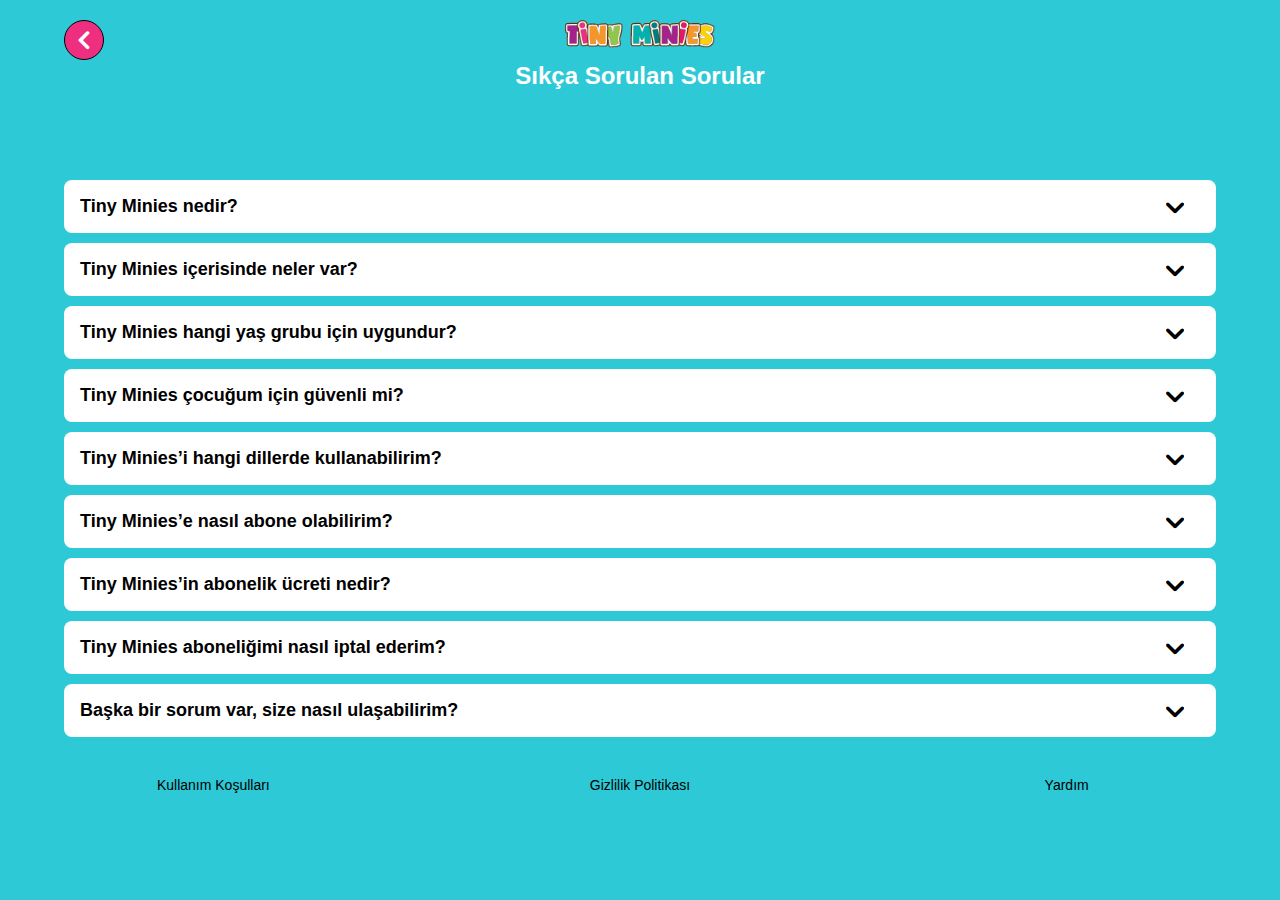
==== faq.html @ e52f992f "Created privacy-policy and term-of-use pages" ====
<!DOCTYPE html>
<html lang="en">
  <head>
    <meta charset="UTF-8" />
    <meta name="viewport" content="width=device-width, initial-scale=1.0" />
    <title>Document</title>
    <link rel="stylesheet" href="css/faq.css" />
    <link rel="stylesheet" href="css/accordion.css" />
  </head>
  <body class="faq">
    <form action="index.html">
      <button type="submit" class="back-button"></button>
    </form>
    <header class="faq">
      <img src="images/logo.png" class="logo" />
      <div class="page-title">Sıkça Sorulan Sorular</div>
    </header>
    <div class="faq-tabs">
      <div class="faq-tab">
        <input type="checkbox" id="faq-1" class="faq-input" />
        <label class="faq-tab-label" for="faq-1">Tiny Minies nedir? </label>
        <div class="faq-tab-content">
          <p>
            Tiny Minies, 2-6 yaş arası çocuklarımızın öğrenme ve zihinsel
            gelişimlerini oyun ve aktivitelerle eğlenceli bir şekilde
            destekleyen bir okul öncesi eğitim uygulamasıdır. Uygulama
            içerisindeki tüm içerikler, öğretmenler ve çocuk gelişimi uzmanları
            tarafından hazırlanmıştır.
          </p>
        </div>
      </div>
      <div class="faq-tab">
        <input type="checkbox" id="faq-2" class="faq-input" />
        <label class="faq-tab-label" for="faq-2"
          >Tiny Minies içerisinde neler var?
        </label>
        <div class="faq-tab-content">
          <p>Uygulama içerisinde;</p>
          <ul>
            <li>Binlerce reklamsız ve güvenli içerik</li>
            <li>
              Dikkat gelişimi, hafıza, problem çözme becerileri, yaratıcılık ve
              öğrenme becerilerini geliştiren oyunlar
            </li>
            <li>Mindfulness ve rehberli meditasyon egzersizleri</li>
            <li>
              Çocuklara temel değerleri öğreten sesli ya da okunabilir özgün
              hikaye kitapları
            </li>
            <li>Dünyaca ünlü masallar</li>
            <li>Sakinleştirici uyku müzikleri bulunmaktadır.</li>
          </ul>
        </div>
        <div class="faq-tab-content">
          <p>Aynı zamanda siz ebeveynler için de,</p>
          <ul>
            <li>
              Çocuğunuzun gelişimini takip edebileceğiniz raporlar ve size özel
              pedagojik tavsiyeler
            </li>
            <li>Yaşa göre belirlenen ekran süresi kısıtlaması</li>
            <li>İnternet bağlantısı olmadan çevrimdışı kullanım</li>
            <li>Birden fazla çocuk profili ekleme</li>
            <li>
              5 farklı dilde uygulamayı kullanabilme özellikleri de yer
              almaktadır.
            </li>
          </ul>
        </div>
        <div class="faq-tab-content">
          <p>
            Uygulamada yer alan tüm içerikler, çocukların bilişsel gelişimini
            desteklerken, ailelerin birlikte kaliteli ve eğlenceli vakit
            geçirmesine de yardımcı olur.
          </p>
        </div>
      </div>
      <div class="faq-tab">
        <input type="checkbox" id="faq-3" class="faq-input" />
        <label class="faq-tab-label" for="faq-3"
          >Tiny Minies hangi yaş grubu için uygundur?
        </label>
        <div class="faq-tab-content">
          <p>
            Tiny Minies 2-6 yaş arası okul öncesi dönem çocuklar için özel
            olarak tasarlanmıştır. Çocuğunuzun yaşına göre önerilen günlük ekran
            süresi dahilinde güvenle kullanabilirsiniz.
          </p>
        </div>
      </div>
      <div class="faq-tab">
        <input type="checkbox" id="faq-4" class="faq-input" />
        <label class="faq-tab-label" for="faq-4"
          >Tiny Minies çocuğum için güvenli mi?
        </label>
        <div class="faq-tab-content">
          <p>
            Tiny Minies çocuğunuz için %100 güvenli bir ortam sağlar. Tiny
            Minies olarak, sizin ve çocuğunuzun kişisel bilgilerinin korunmasına
            büyük önem veriyoruz. Bu taahhüt doğrultusunda uygulamamız,
            çocuklara yönelik içeriğin gizliliğini sağlamak için COPPA
            (Çocukların Çevrimiçi Gizliliğini Koruma Yasası) tarafından
            belirlenen standartlara titizlikle uymaktadır. Aşağıdaki bağlantıyı
            ziyaret ederek gizlilik politikamız hakkında daha fazla bilgi
            edinebilirsiniz:
            <span style="direction: initial"
              >https://www.tinyminies.com/privacy-policy</span
            >
            Ayrıca uygulamadaki tüm oyunlar ve içerikler pedagoglar ve çocuk
            gelişim uzmanları gözetiminde özenle hazırlanmaktadır.
          </p>
        </div>
      </div>
      <div class="faq-tab">
        <input type="checkbox" id="faq-5" class="faq-input" />
        <label class="faq-tab-label" for="faq-5"
          >Tiny Minies’i hangi dillerde kullanabilirim?
        </label>
        <div class="faq-tab-content">
          <p>
            Tiny Minies’i Türkçe, İngilizce, İspanyolca, Portekizce ya da Arapça
            dillerinde kullanarak çocuğunuzun yabancı dil gelişimine destek
            olabilirsiniz. Uygulama içerisindeki “Ebeveyn Alanı” bölümünden
            “Ayarlar” kısmına girerek dilediğiniz dili seçebilirsiniz.
          </p>
        </div>
      </div>
      <div class="faq-tab">
        <input type="checkbox" id="faq-6" class="faq-input" />
        <label class="faq-tab-label" for="faq-6"
          >Tiny Minies’e nasıl abone olabilirim?
        </label>
        <div class="faq-tab-content">
          <p>
            Vodafone kullanıcıları, Vodafone Yanımda uygulaması üzerinden ya da
            TINY yazıp 2024’e kısa mesaj göndererek Tiny Minies’e abone
            olabilirler.
          </p>
        </div>
      </div>
      <div class="faq-tab">
        <input type="checkbox" id="faq-7" class="faq-input" />
        <label class="faq-tab-label" for="faq-7"
          >Tiny Minies’in abonelik ücreti nedir?
        </label>
        <div class="faq-tab-content">
          <p>
            Vodafone kullanıcılarına özel olarak Tiny Minies’in abonelik ücreti
            aylık 139,99 TL yerine %30 indirimle tüm vergiler dahil 99,99
            TL’dir. Aboneliğiniz iptal etmediğiniz sürece aylık otomatik olarak
            yenilenir.
          </p>
        </div>
      </div>
      <div class="faq-tab">
        <input type="checkbox" id="faq-8" class="faq-input" />
        <label class="faq-tab-label" for="faq-8"
          >Tiny Minies aboneliğimi nasıl iptal ederim?
        </label>
        <div class="faq-tab-content">
          <p>
            Vodafone kullanıcıları, Vodafone Yanımda uygulaması üzerinden ya da
            IPTAL yazıp 2024’e kısa mesaj göndererek Tiny Minies’deki
            aboneliklerini iptal edebilirler. Aboneliğinizi iptal ettikten
            sonra, mevcut abonelik döneminiz sona erene kadar Tiny Minies’i
            kullanmaya devam edebilirsiniz.
          </p>
        </div>
      </div>
      <div class="faq-tab">
        <input type="checkbox" id="faq-9" class="faq-input" />
        <label class="faq-tab-label" for="faq-9"
          >Başka bir sorum var, size nasıl ulaşabilirim?
        </label>
        <div class="faq-tab-content">
          <p>
            Bize uygulama içerisinde yer alan “Ebeveyn Alanı” bölümünün
            altındaki Yardım bölümünden, Instagram sayfamızdan ya da
            kids@gamester.com.tr adresine eposta göndererek ulaşabilirsiniz.
          </p>
        </div>
      </div>
    </div>
    <footer class="faq-page-footer">
      <a href="term-of-use.html">Kullanım Koşulları</a>
      <a href="privacy-policy.html">Gizlilik Politikası</a>
      <a href="faq.html">Yardım</a>
    </footer>
  </body>
</html>
---- css/faq.css ----
/* fonts */
@font-face {
  font-family: "icomoon";
  src: url("../fonts/icomoon.eot?a4vw0b");
  src: url("../fonts/icomoon.eot?a4vw0b#iefix") format("embedded-opentype"),
    url("../fonts/icomoon.ttf?a4vw0b") format("truetype"),
    url("../fonts/icomoon.woff?a4vw0b") format("woff"),
    url("../fonts/icomoon.svg?a4vw0b#icomoon") format("svg");
  font-weight: normal;
  font-style: normal;
  font-display: block;
}

body {
  margin: 0;
  padding: 0;
  height: 100%;
  font-family: Arial, Helvetica, sans-serif;
  font-weight: 500;
  background-color: #2dc9d7;
  position: relative;
  z-index: -1;
  overflow: hidden;
}

body.faq {
  background: none;
  background-color: #2dc9d7;
  overflow: auto;
  height: 100%;
}

.back-button {
  position: absolute;
  top: 20px;
  left: 5%;
  width: 40px;
  height: 40px;
  border-radius: 50%;
  background-color: #ee2f7f;
  border: 1px solid #000;
  cursor: pointer;
}

.back-button::after {
  font-family: "icomoon" !important;
  content: "\e903";
  color: white;
  font-size: 18px;
  font-style: normal;
  font-weight: normal;
  font-variant: normal;
  text-transform: none;
  line-height: 1;
  -webkit-font-smoothing: antialiased;
  -moz-osx-font-smoothing: grayscale;
  line-height: 30px;
}

header {
  height: 110px;
  text-align: center;
  padding: 20px 0 10px;
}

header {
  height: 80px;
}

.logo {
  width: 150px;
}

.page-title {
  font-size: 24px;
  font-weight: 700;
  color: #fff;
  line-height: 2;
}

.page-title span {
  color: orange;
}

/* footer */
footer {
  position: absolute;
  width: 100%;
  bottom: 15px;
  height: 30px;
  z-index: 99;
}

footer.faq-page-footer {
  position: initial;
}

footer.footer-faq {
  position: initial;
  padding: 20px 0 10px;
}

footer > * {
  display: inline-block;
  width: calc(100% / 3);
  text-align: center;
  float: left;
  font-size: 14px;
  text-decoration: none;
  color: #000;
  font-weight: 500;
}

@media screen and (min-width: 770px) {
  header {
    height: 120px;
  }
}

@media screen and (max-height: 760px) {
  header {
    height: 60px;
  }
}

@media screen and (max-height: 650px) {
  header {
    height: 60px;
  }
}
---- css/accordion.css ----
@-webkit-keyframes rotate {
  0% {
    transform: rotate(180deg);
  }

  100% {
    transform: rotate(360deg);
  }
}

.faq-input {
  position: absolute;
  opacity: 0;
  z-index: -1;
}

.faq-tabs {
  width: 90%;
  margin: 30px auto;
  overflow: hidden;
}

.faq-tab {
  width: 100%;
  color: #000;
  overflow: hidden;
  margin-bottom: 10px;
  box-sizing: border-box;
}

.faq-tab-label {
  display: flex;
  justify-content: space-between;
  padding: 1rem 2rem 1rem 1rem;
  border-radius: 8px;
  background: #fff;
  font-weight: 700;
  font-size: 18px;
  cursor: pointer;
}

.faq-tab-label:hover {
  background: #fff;
}

.faq-tab-label::after {
  font-family: "icomoon" !important;
  content: "\e905";
  transform: rotate(180deg);
  font-style: normal;
  font-weight: normal;
  font-variant: normal;
  text-transform: none;
  line-height: 1;
  -webkit-font-smoothing: antialiased;
  -moz-osx-font-smoothing: grayscale;
  width: 1em;
  height: 1em;
  text-align: center;
  margin-top: 3px;
}

.faq-tab-content {
  max-height: 0;
  color: #2c3e50;
  background: white;
  font-weight: 400;
}

.faq-tab-content ul {
  margin: 0;
  padding: 0;
}

.faq-tab-content ul li {
  margin-left: 20px;
}

.faq-tab-content ul li div img {
  width: calc(100% + 68px);
  margin: 20px -52px 10px 0;
}

.faq-tab-content p {
  margin: 0;
}

.faq-tab-content img {
  width: 100%;
}

.faq-input:checked + .faq-tab-label {
  background: #fff;
  border-bottom-left-radius: 0;
  border-bottom-right-radius: 0;
}

.faq-input:checked + .faq-tab-label::after {
  transform: rotate(360deg);
  animation: rotate 0.2s linear;
}

.faq-input:checked ~ .faq-tab-content {
  max-height: 440px;
  overflow-y: scroll;
  padding: 1rem 2rem 1rem 1rem;
}

.faq-input:checked ~ .faq-tab-content p {
  margin: 5px 0;
}
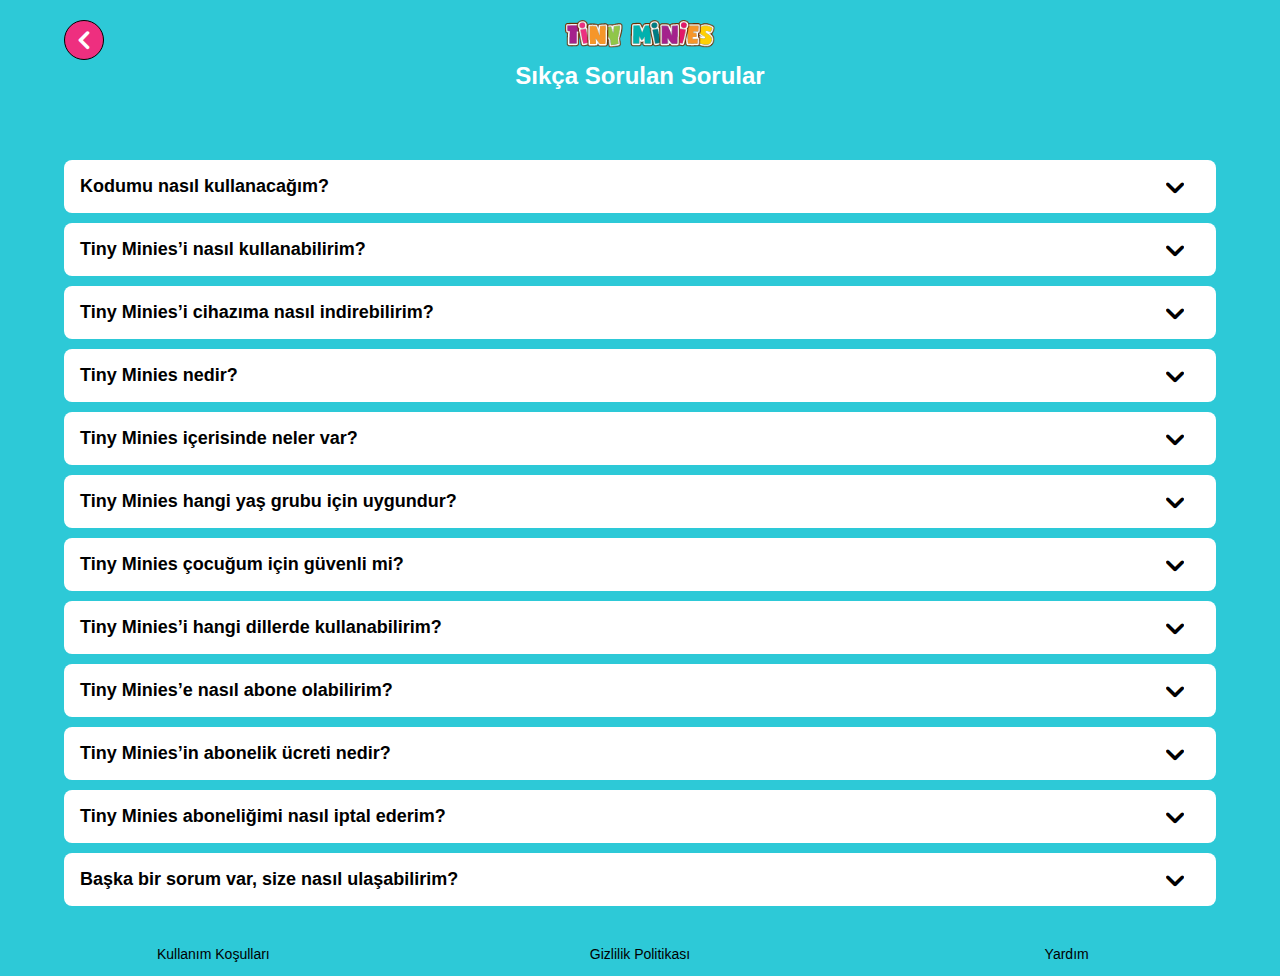
==== commit e4731466: "Added new contents to faq" ====
--- a/faq.html
+++ b/faq.html
@@ -18,7 +18,78 @@
     <div class="faq-tabs">
       <div class="faq-tab">
         <input type="checkbox" id="faq-1" class="faq-input" />
-        <label class="faq-tab-label" for="faq-1">Tiny Minies nedir? </label>
+        <label class="faq-tab-label" for="faq-1"
+          >Kodumu nasıl kullanacağım?</label
+        >
+        <div class="faq-tab-content">
+          <p>
+            Vodafone hattınız üzerinden size SMS ile gönderilen kodunuz 5 adımda
+            kolayca aktif hale getirerek Tiny Minies aboneliğinizi
+            başlatabilirsiniz:
+          </p>
+          <br />
+          <ul class="ordered-list">
+            <li>
+              Cihazınızda yüklü değilse Tiny Minies uygulamasını
+              <a href="https://get.tinyminies.com/lFzv/a2e544c6"
+                >bu link üzerinden</a
+              >
+              indirin ve uygulamayı açın
+            </li>
+            <li>
+              Yönergeleri takip ederek profilinizi tamamlayın ve ana oyun
+              ekranına ulaşın (bu aşamada, uygulama içerisinden ayrıca bir
+              abonelik başlatmadan ilerleyin)
+            </li>
+            <li>Sağ üst köşedeki “Ebeveyn Alanı” bölümüne girin</li>
+            <li>
+              Menüden sırasıyla “Hesap” ve “Aktivasyon Kodu” başlıklarını seçin
+            </li>
+            <li>Cep telefonunuza gönderilen kodu girin</li>
+          </ul>
+        </div>
+      </div>
+      <div class="faq-tab">
+        <input type="checkbox" id="faq-2" class="faq-input" />
+        <label class="faq-tab-label" for="faq-2"
+          >Tiny Minies’i nasıl kullanabilirim?
+        </label>
+        <div class="faq-tab-content">
+          <p>
+            Tiny Minies uygulamasını Apple App Store ve Google Play Store
+            üzerinden indirerek telefon ve tabletlerinizde kullanabilirsiniz.
+          </p>
+        </div>
+      </div>
+      <div class="faq-tab">
+        <input type="checkbox" id="faq-3" class="faq-input" />
+        <label class="faq-tab-label" for="faq-3"
+          >Tiny Minies’i cihazıma nasıl indirebilirim?
+        </label>
+        <div class="faq-tab-content">
+          <p>Tiny Minies’i aşağıdaki linklerden cihazınıza indirebilirsiniz:</p>
+          <div class="links">
+            <p>
+              App Store:
+              <a
+                href="https://apps.apple.com/tr/app/tiny-minies-%C3%A7ocuk-oyunlar%C4%B1/id1503557350?l=tr"
+                >https://apps.apple.com/tr/app/tiny-minies-%C3%A7ocuk-oyunlar%C4%B1/id1503557350?l=tr</a
+              >
+            </p>
+            <p>
+              Google Play:
+              <a
+                href="https://play.google.com/store/apps/details?id=com.tinyminies.train&hl=tr"
+                >https://play.google.com/store/apps/details?id=com.tinyminies.train&hl=tr</a
+              >
+            </p>
+          </div>
+        </div>
+      </div>
+
+      <div class="faq-tab">
+        <input type="checkbox" id="faq-4" class="faq-input" />
+        <label class="faq-tab-label" for="faq-4">Tiny Minies nedir? </label>
         <div class="faq-tab-content">
           <p>
             Tiny Minies, 2-6 yaş arası çocuklarımızın öğrenme ve zihinsel
@@ -30,8 +101,8 @@
         </div>
       </div>
       <div class="faq-tab">
-        <input type="checkbox" id="faq-2" class="faq-input" />
-        <label class="faq-tab-label" for="faq-2"
+        <input type="checkbox" id="faq-5" class="faq-input" />
+        <label class="faq-tab-label" for="faq-5"
           >Tiny Minies içerisinde neler var?
         </label>
         <div class="faq-tab-content">
@@ -76,8 +147,8 @@
         </div>
       </div>
       <div class="faq-tab">
-        <input type="checkbox" id="faq-3" class="faq-input" />
-        <label class="faq-tab-label" for="faq-3"
+        <input type="checkbox" id="faq-6" class="faq-input" />
+        <label class="faq-tab-label" for="faq-6"
           >Tiny Minies hangi yaş grubu için uygundur?
         </label>
         <div class="faq-tab-content">
@@ -89,8 +160,8 @@
         </div>
       </div>
       <div class="faq-tab">
-        <input type="checkbox" id="faq-4" class="faq-input" />
-        <label class="faq-tab-label" for="faq-4"
+        <input type="checkbox" id="faq-7" class="faq-input" />
+        <label class="faq-tab-label" for="faq-7"
           >Tiny Minies çocuğum için güvenli mi?
         </label>
         <div class="faq-tab-content">
@@ -112,8 +183,8 @@
         </div>
       </div>
       <div class="faq-tab">
-        <input type="checkbox" id="faq-5" class="faq-input" />
-        <label class="faq-tab-label" for="faq-5"
+        <input type="checkbox" id="faq-8" class="faq-input" />
+        <label class="faq-tab-label" for="faq-8"
           >Tiny Minies’i hangi dillerde kullanabilirim?
         </label>
         <div class="faq-tab-content">
@@ -126,8 +197,8 @@
         </div>
       </div>
       <div class="faq-tab">
-        <input type="checkbox" id="faq-6" class="faq-input" />
-        <label class="faq-tab-label" for="faq-6"
+        <input type="checkbox" id="faq-9" class="faq-input" />
+        <label class="faq-tab-label" for="faq-9"
           >Tiny Minies’e nasıl abone olabilirim?
         </label>
         <div class="faq-tab-content">
@@ -139,8 +210,8 @@
         </div>
       </div>
       <div class="faq-tab">
-        <input type="checkbox" id="faq-7" class="faq-input" />
-        <label class="faq-tab-label" for="faq-7"
+        <input type="checkbox" id="faq-10" class="faq-input" />
+        <label class="faq-tab-label" for="faq-10"
           >Tiny Minies’in abonelik ücreti nedir?
         </label>
         <div class="faq-tab-content">
@@ -153,8 +224,8 @@
         </div>
       </div>
       <div class="faq-tab">
-        <input type="checkbox" id="faq-8" class="faq-input" />
-        <label class="faq-tab-label" for="faq-8"
+        <input type="checkbox" id="faq-11" class="faq-input" />
+        <label class="faq-tab-label" for="faq-11"
           >Tiny Minies aboneliğimi nasıl iptal ederim?
         </label>
         <div class="faq-tab-content">
@@ -168,8 +239,8 @@
         </div>
       </div>
       <div class="faq-tab">
-        <input type="checkbox" id="faq-9" class="faq-input" />
-        <label class="faq-tab-label" for="faq-9"
+        <input type="checkbox" id="faq-12" class="faq-input" />
+        <label class="faq-tab-label" for="faq-12"
           >Başka bir sorum var, size nasıl ulaşabilirim?
         </label>
         <div class="faq-tab-content">
--- a/css/faq.css
+++ b/css/faq.css
@@ -51,10 +51,10 @@
   font-weight: normal;
   font-variant: normal;
   text-transform: none;
-  line-height: 1;
+  line-height: 2;
   -webkit-font-smoothing: antialiased;
   -moz-osx-font-smoothing: grayscale;
-  line-height: 30px;
+  margin-right: 2;
 }
 
 header {
@@ -80,6 +80,19 @@
 
 .page-title span {
   color: orange;
+}
+
+.ordered-list {
+  list-style-type: list-style-type;
+}
+
+.ordered-list li a {
+  color: inherit;
+  text-decoration: underline;
+}
+
+.faq-tab-content .links p {
+  margin: 10px 0 !important;
 }
 
 /* footer */
--- a/css/accordion.css
+++ b/css/accordion.css
@@ -16,7 +16,7 @@
 
 .faq-tabs {
   width: 90%;
-  margin: 30px auto;
+  margin: 10px auto 30px;
   overflow: hidden;
 }
 
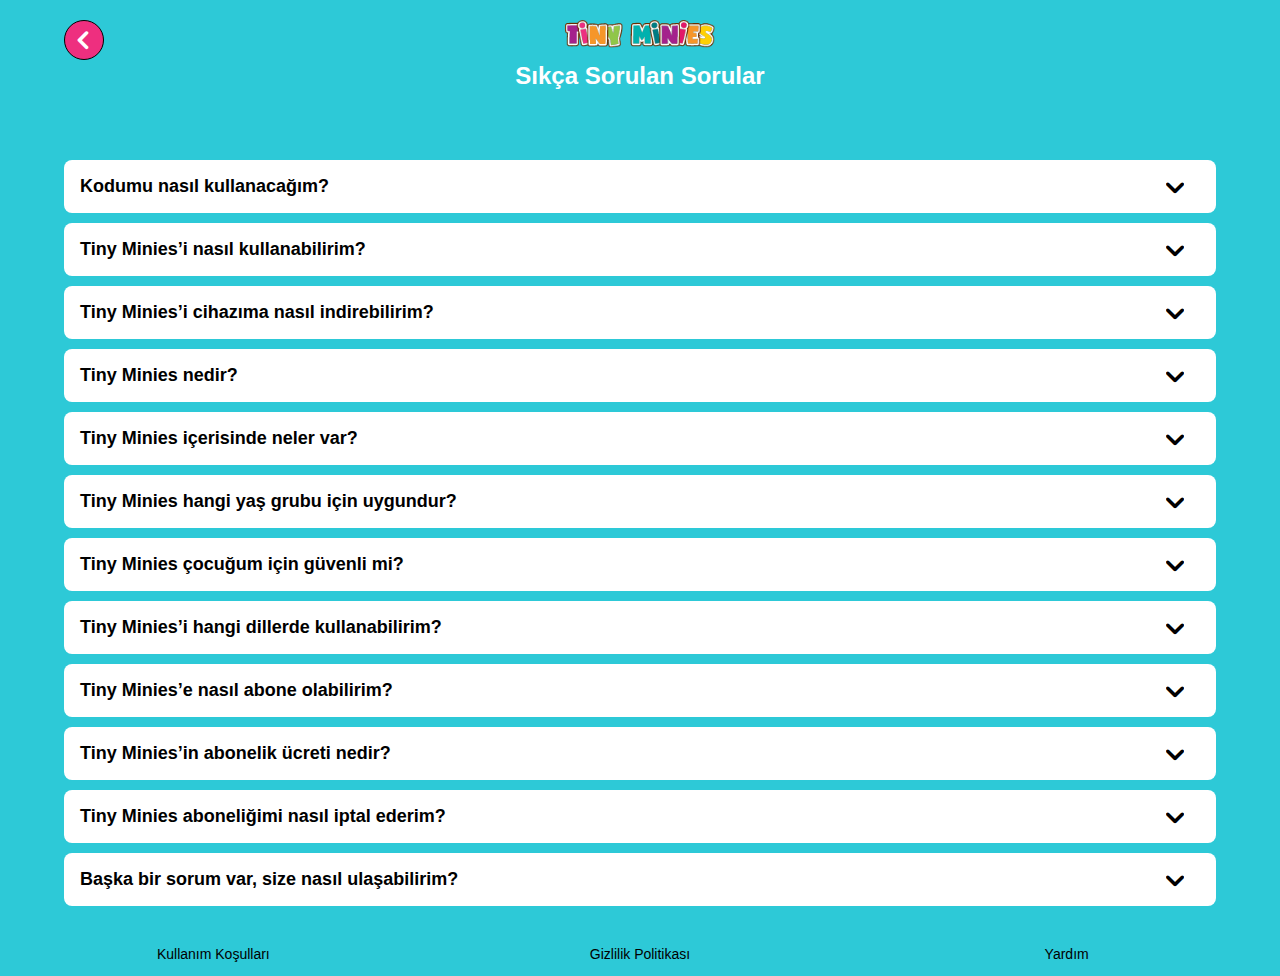
==== commit c005135f: "Updated links" ====
--- a/faq.html
+++ b/faq.html
@@ -67,22 +67,11 @@
           >Tiny Minies’i cihazıma nasıl indirebilirim?
         </label>
         <div class="faq-tab-content">
-          <p>Tiny Minies’i aşağıdaki linklerden cihazınıza indirebilirsiniz:</p>
+          <p>Tiny Minies’i aşağıdaki linkten cihazınıza indirebilirsiniz:</p>
           <div class="links">
-            <p>
-              App Store:
-              <a
-                href="https://apps.apple.com/tr/app/tiny-minies-%C3%A7ocuk-oyunlar%C4%B1/id1503557350?l=tr"
-                >https://apps.apple.com/tr/app/tiny-minies-%C3%A7ocuk-oyunlar%C4%B1/id1503557350?l=tr</a
-              >
-            </p>
-            <p>
-              Google Play:
-              <a
-                href="https://play.google.com/store/apps/details?id=com.tinyminies.train&hl=tr"
-                >https://play.google.com/store/apps/details?id=com.tinyminies.train&hl=tr</a
-              >
-            </p>
+            <a href="https://get.tinyminies.com/lFzv/a2e544c6"
+              >Get Tiny Minies</a
+            >
           </div>
         </div>
       </div>
--- a/css/faq.css
+++ b/css/faq.css
@@ -54,7 +54,7 @@
   line-height: 2;
   -webkit-font-smoothing: antialiased;
   -moz-osx-font-smoothing: grayscale;
-  margin-right: 2;
+  margin-right: 2px;
 }
 
 header {
